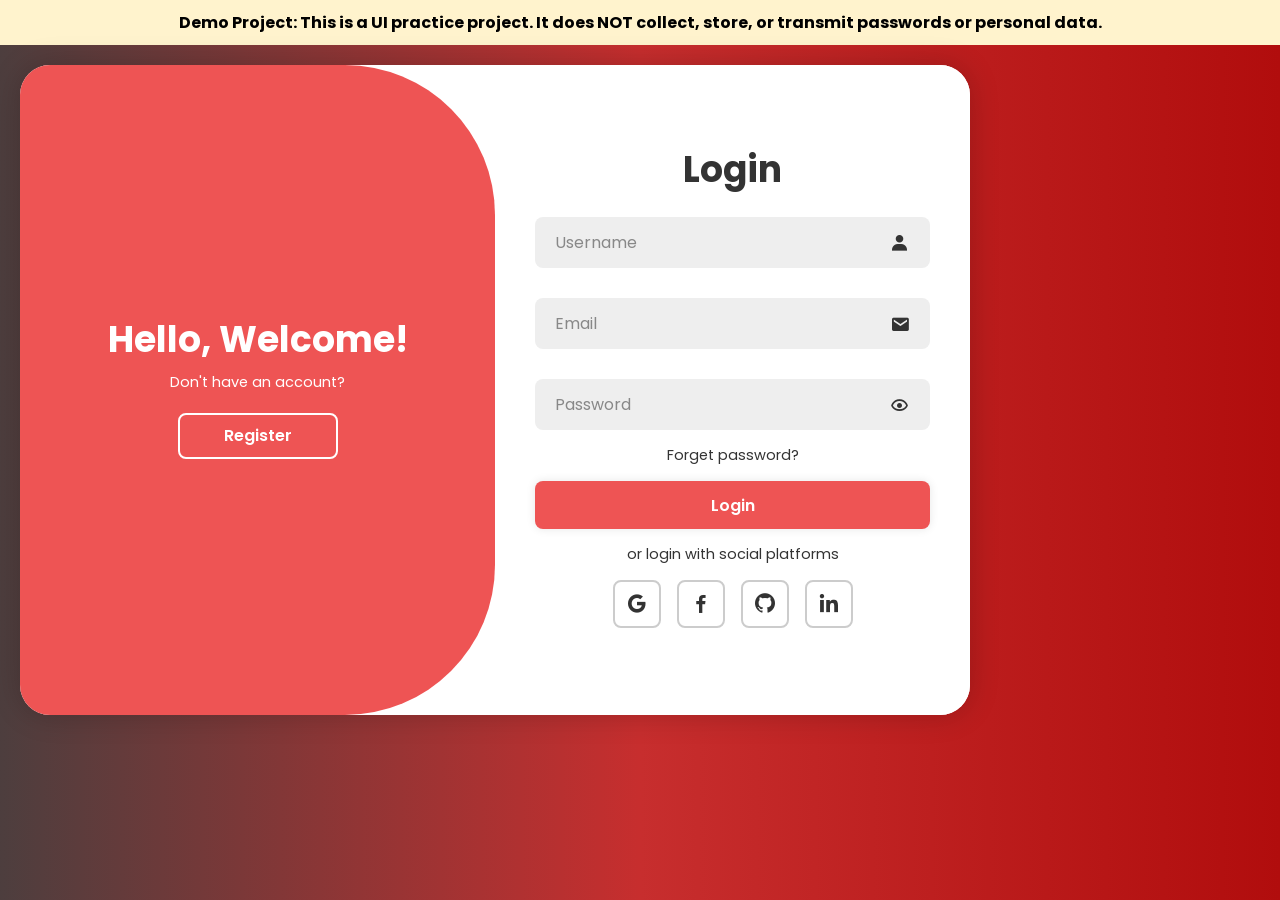
==== Modernlogin1/index.html @ 132b208b "Update div class for styling in index.html" ====
<!doctype html>
<html lang="en">
  <head>
    <meta charset="UTF-8" />
  <meta name="robots" content="noindex,nofollow">
   <title>Frontend Demo – Login UI</title>
    <link rel="stylesheet" href="style.css" />
    <link
      href="https://unpkg.com/boxicons@2.1.4/css/boxicons.min.css"
      rel="stylesheet"
    />
  </head>
  <body>
     <div class="container1"style="background:#fff3cd;padding:10px;text-align:center;font-weight:bold;">
Demo Project: This is a UI practice project.  
It does NOT collect, store, or transmit passwords or personal data.
</div>
    <!--modern login -->
    <div class="container">
      <!-- login Form -->
      <div class="form-box login">
        <form action="#">
          <h1>Login</h1>
          <div class="input-box">
            <input type="text" id="lu" placeholder="Username" required />
            <i class="bx bxs-user"></i>
            <div class="error"></div>
          </div>
          <div class="input-box">
            <input type="email" id="le" placeholder="Email" required />
            <i class="bx bxs-envelope"></i>
            <div class="error"></div>
          </div>
          <div class="input-box">
            <input type="password" id="lp" placeholder="Password" required />
             
            <i class="bx bx-show toggle-password" onclick="togglePassword('lp', this)"></i>
            <div class="error"></div>
          </div>
          <div class="forgot-link">
            <a href="#"
              ><p class="fp" onclick="Forget()">Forget password?</p></a
            >
          </div>
          <button type="submit" class="btn" onclick="Login(event)">
            Login
          </button>
          <p>or login with social platforms</p>
          <div class="social-icons">
            <a href="https://www.google.com/" target="_blank"
              ><i class="bx bxl-google"></i
            ></a>
            <a href="https://www.facebook.com/" target="_blank"
              ><i class="bx bxl-facebook"></i
            ></a>
            <a href="https://git-scm.com/install/windows" target="_blank"
              ><i class="bx bxl-github"></i
            ></a>
            <a
              href="https://www.linkedin.com/in/ramya-kannan-345533237"
              target="_blank"
              ><i class="bx bxl-linkedin"></i
            ></a>
          </div>
        </form>
      </div>
      <!-- Register form -->
      <div class="form-box register">
        <form action="#">
          <h1>Registration</h1>
          <div class="input-box">
            <input type="text" id="ru" placeholder="Username" required />
            <i class="bx bxs-user"></i>
            <div class="error"></div>
          </div>
          <div class="input-box">
            <input type="email" id="re" placeholder="Email" required />
            <i class="bx bxs-envelope"></i>
            <div class="error"></div>
          </div>
          <div class="input-box">
            <input type="password" id="rp" placeholder="Password" required />
         
            <i class="bx bx-show toggle-password" onclick="togglePassword('rp', this)"></i>
            <div class="error"></div>
          </div>
          <div class="input-box">
            <input
              type="password"
              id="rrp"
              placeholder="Re-type Password"
              required
            />
            
            <i class="bx bx-show toggle-password" onclick="togglePassword('rrp', this)"></i>
            <div class="error"></div>
          </div>
          <button type="submit" class="btn" onclick="Register(event)">
            Register
          </button>
          <p>or register with social platforms</p>
          <div class="social-icons">
            <a href="https://www.google.com/" target="_blank"
              ><i class="bx bxl-google"></i
            ></a>
            <a href="https://www.facebook.com/" target="_blank"
              ><i class="bx bxl-facebook"></i
            ></a>
            <a href="https://git-scm.com/install/windows" target="_blank"
              ><i class="bx bxl-github"></i
            ></a>
            <a
              href="https://www.linkedin.com/in/ramya-kannan-345533237"
              target="_blank"
              ><i class="bx bxl-linkedin"></i
            ></a>
          </div>
        </form>
      </div>
      <!-- Forgot Password Form -->
      <div class="form-box forget">
        <form action="#">
          <h1>Forgot Password</h1>

          <div class="input-box">
            <input
              type="email"
              id="fe"
              placeholder="Enter your email"
              required
            />
            <i class="bx bxs-envelope"></i>
            <div class="error"></div>
          </div>

          <button type="submit" class="btn" onclick="Forget(event)">
            Send Reset Link
          </button>

          <p>Remember password?</p>
          <button type="button" class="btn login-btn2">Back to Login</button>
        </form>
      </div>

      <div class="toggle-box">
        <!-- toggle box left -->
        <div class="toggle-panel toggle-left">
          <h1>Hello, Welcome!</h1>
          <p>Don't have an account?</p>
          <button class="btn register-btn">Register</button>
        </div>
        <!-- toggle box right -->
        <div class="toggle-panel toggle-right">
          <h1>Welcome Back!</h1>
          <p>Already have an account?</p>
          <button class="btn login-btn">Login</button>
        </div>
      </div>
    </div>

    <script src="index.js"></script>
  </body>
</html>
---- Modernlogin1/style.css ----
@import url("https://fonts.googleapis.com/css2?family=Poppins:ital,wght@0,100;0,200;0,300;0,400;0,500;0,600;0,700;0,800;0,900;1,100;1,200;1,300;1,400;1,500;1,600;1,700;1,800;1,900&display=swap");

* {
  margin: 0;
  padding: 0;
  box-sizing: border-box;
  font-family: "Poppins", sans-serif;
  text-decoration: none;
  list-style: none;
}

body {
 
  min-height: 100vh;
  background: linear-gradient(90deg, #4d3e3e, #c72e2e, #b10d0d);
}

.container {
   display: flex;
  justify-content: center;
  align-items: center;
  position: relative;
  width: 950px;
  height: 650px;
  background: #fff;
  margin: 20px;
  border-radius: 30px;
  box-shadow: 0 0 30px rgba(0, 0, 0, 0.2);
  overflow: hidden;
}

.container h1 {
  font-size: 36px;
  margin: -10px 0;
}

.container p {
  font-size: 14.5px;
  margin: 15px 0;
}

form {
  width: 100%;
}

.form-box {
  position: absolute;
  right: 0;
  width: 50%;
  height: 100%;
  background: #fff;
  display: flex;
  align-items: center;
  color: #333;
  text-align: center;
  padding: 40px;
  z-index: 1;
  transition: 0.6s ease-in-out 1.2s, visibility 0s 1s;
}

.container.active .form-box {
  right: 50%;
}

.form-box.register {
  visibility: hidden;
}
.container.active .form-box.register {
  visibility: visible;
}

.input-box {
  position: relative;
  margin: 30px 0;
}

.input-box input {
  width: 100%;
  padding: 13px 50px 13px 20px;
  background: #eee;
  border-radius: 8px;
  border: none;
  outline: none;
  font-size: 16px;
  color: #333;
  font-weight: 500;
}

.input-box input::placeholder {
  color: #888;
  font-weight: 400;
}

.input-box i {
  position: absolute;
  right: 20px;
  top: 50%;
  transform: translateY(-50%);
  font-size: 20px;
}

.forgot-link {
  margin: -15px 0 15px;
}
.forgot-link a {
  font-size: 14.5px;
  color: #333;
}

.btn {
  width: 100%;
  height: 48px;
  background:#ee5454;
  border-radius: 8px;
  box-shadow: 0 0 10px rgba(0, 0, 0, 0.1);
  border: none;
  cursor: pointer;
  font-size: 16px;
  color: #fff;
  font-weight: 600;
}

.social-icons {
  display: flex;
  justify-content: center;
}

.social-icons a {
  display: inline-flex;
  padding: 10px;
  border: 2px solid #ccc;
  border-radius: 8px;
  font-size: 24px;
  color: #333;
  margin: 0 8px;
}

.toggle-box {
  position: absolute;
  width: 100%;
  height: 100%;
}

.toggle-box::before {
  content: "";
  position: absolute;
  left: -250%;
  width: 300%;
  height: 100%;
  background: #ee5454;
  /* border: 2px solid red; */
  border-radius: 150px;
  z-index: 2;
  transition: 1.8s ease-in-out;
}

.container.active .toggle-box::before {
  left: 50%;
}

.toggle-panel {
  position: absolute;
  width: 50%;
  height: 100%;
  /* background: seagreen; */
  color: #fff;
  display: flex;
  flex-direction: column;
  justify-content: center;
  align-items: center;
  z-index: 2;
  transition: 0.6s ease-in-out;
}

.toggle-panel.toggle-left {
  left: 0;
  transition-delay: 1.2s;
}
.container.active .toggle-panel.toggle-left {
  left: -50%;
  transition-delay: 0.6s;
}

.toggle-panel.toggle-right {
  right: -50%;
  transition-delay: 0.6s;
}
.container.active .toggle-panel.toggle-right {
  right: 0;
  transition-delay: 1.2s;
}

.toggle-panel p {
  margin-bottom: 20px;
}

.toggle-panel .btn {
  width: 160px;
  height: 46px;
  background: transparent;
  border: 2px solid #fff;
  box-shadow: none;
}

@media screen and (max-width: 650px) {
  .container {
    height: calc(100vh - 40px);
  }

  .form-box {
    bottom: 0;
    width: 100%;
    height: 70%;
  }

  .container.active .form-box {
    right: 0;
    bottom: 30%;
  }

  .toggle-box::before {
    left: 0;
    top: -270%;
    width: 100%;
    height: 300%;
    border-radius: 20vw;
  }

  .container.active .toggle-box::before {
    left: 0;
    top: 70%;
  }

  .container.active .toggle-panel.toggle-left {
    left: 0;
    top: -30%;
  }

  .toggle-panel {
    width: 100%;
    height: 30%;
  }
  .toggle-panel.toggle-left {
    top: 0;
  }
  .toggle-panel.toggle-right {
    right: 0;
    bottom: -30%;
  }

  .container.active .toggle-panel.toggle-right {
    bottom: 0;
  }
}

/* @media screen and (max-width: 400px) {
  .form-box {
    padding: 20px;
  }

  .toggle-panel h1 {
    font-size: 30px;
  }
} */
 @media screen and (max-width:400px){

.container{
width:100%;
margin:10px;
}

.form-box{
padding:18px;
}

.container h1{
font-size:22px;
}

.input-box input{
font-size:13px;
padding:10px 35px 10px 12px;
}

.btn{
height:40px;
font-size:13px;
}

.toggle-panel h1{
font-size:22px;
}

.toggle-panel p{
font-size:12px;
}

}


 

.input-box input:focus{
     outline:none;
  border-color:#207d99;
  box-shadow:0 0 0 2px rgba(121,32,153,0.15);
}
.input-box .error{
    color:rgb(242, 18, 18);
    font-size:16px;
    text-align: left;
 
}
/* forget password hidden css */
/* hide forget form initially */
/* Hide login & register when forget is active */
.container.forget .form-box.login,
.container.forget .form-box.register{
  visibility: hidden;
}

/* Show forgot password form */
.form-box.forget{
  visibility: hidden;
  right:10%;
}

.container.forget .form-box.forget{
  visibility: visible;
  right: 0;
  width: 50%;
  z-index: 5;
}

/* Hide toggle animation when forget is active */
/* .container.forget .toggle-box,
.container.forget .toggle-panel{
  display: none;
} */
/* dynamic class add in js  */
.input-box.success input{
    border-color: #0cc477;
}

.input-box.error input{
    border-color:rgb(206, 67, 67);
}
/* pasword icon */
.toggle-password {
  position: absolute;
  right: 40px;
  cursor: pointer;
  font-size: 18px;
}
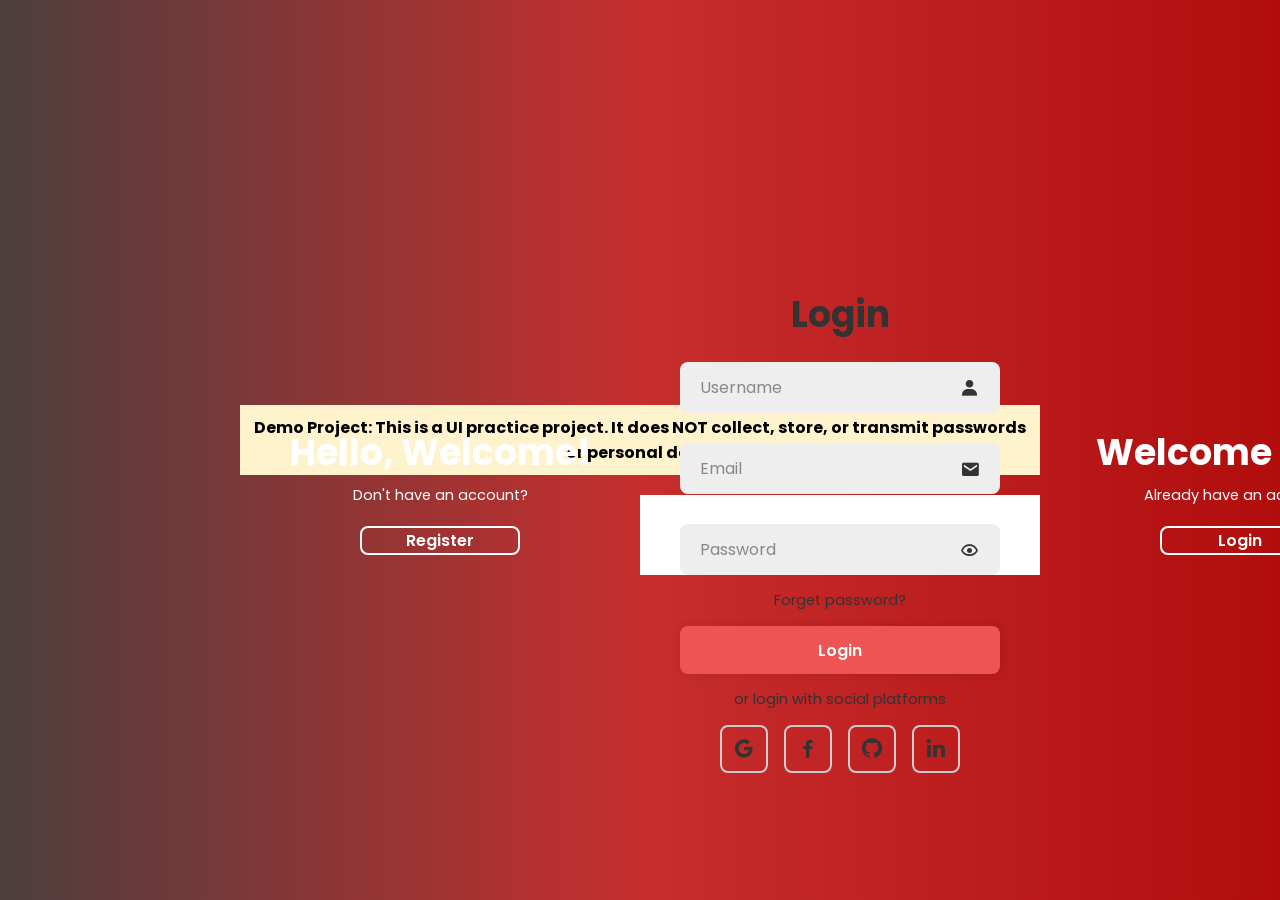
==== commit 765eb007: "Fix formatting and spacing in index.html" ====
--- a/Modernlogin1/index.html
+++ b/Modernlogin1/index.html
@@ -11,11 +11,13 @@
     />
   </head>
   <body>
-     <div class="container1"style="background:#fff3cd;padding:10px;text-align:center;font-weight:bold;">
+    
+       <div class="container1" style="background:#fff3cd;padding:10px;text-align:center;font-weight:bold;">
 Demo Project: This is a UI practice project.  
 It does NOT collect, store, or transmit passwords or personal data.
-</div>
-    <!--modern login -->
+    </div>
+
+       <!--modern login -->
     <div class="container">
       <!-- login Form -->
       <div class="form-box login">
@@ -157,6 +159,9 @@
         </div>
       </div>
     </div>
+  
+      
+   
 
     <script src="index.js"></script>
   </body>
--- a/Modernlogin1/style.css
+++ b/Modernlogin1/style.css
@@ -8,25 +8,37 @@
   text-decoration: none;
   list-style: none;
 }
-
+.main-wrapper{
+  min-height:100vh;
+  display:flex;
+  flex-direction:column;
+  justify-content:center;
+  align-items:center;
+  gap:20px;
+}
+.container1{
+  width:100%;
+  max-width:800px;
+}
 body {
- 
+    display: flex;
+  flex-direction:column;
+  justify-content: center;gap:20px;
+  align-items: center;
   min-height: 100vh;
   background: linear-gradient(90deg, #4d3e3e, #c72e2e, #b10d0d);
 }
-
+ 
 .container {
-   display: flex;
-  justify-content: center;
-  align-items: center;
+
   position: relative;
-  width: 950px;
-  height: 650px;
+  width:800px; max-width:95%;
+  height: auto;
   background: #fff;
-  margin: 20px;
+  margin:0;
   border-radius: 30px;
   box-shadow: 0 0 30px rgba(0, 0, 0, 0.2);
-  overflow: hidden;
+   
 }
 
 .container h1 {
